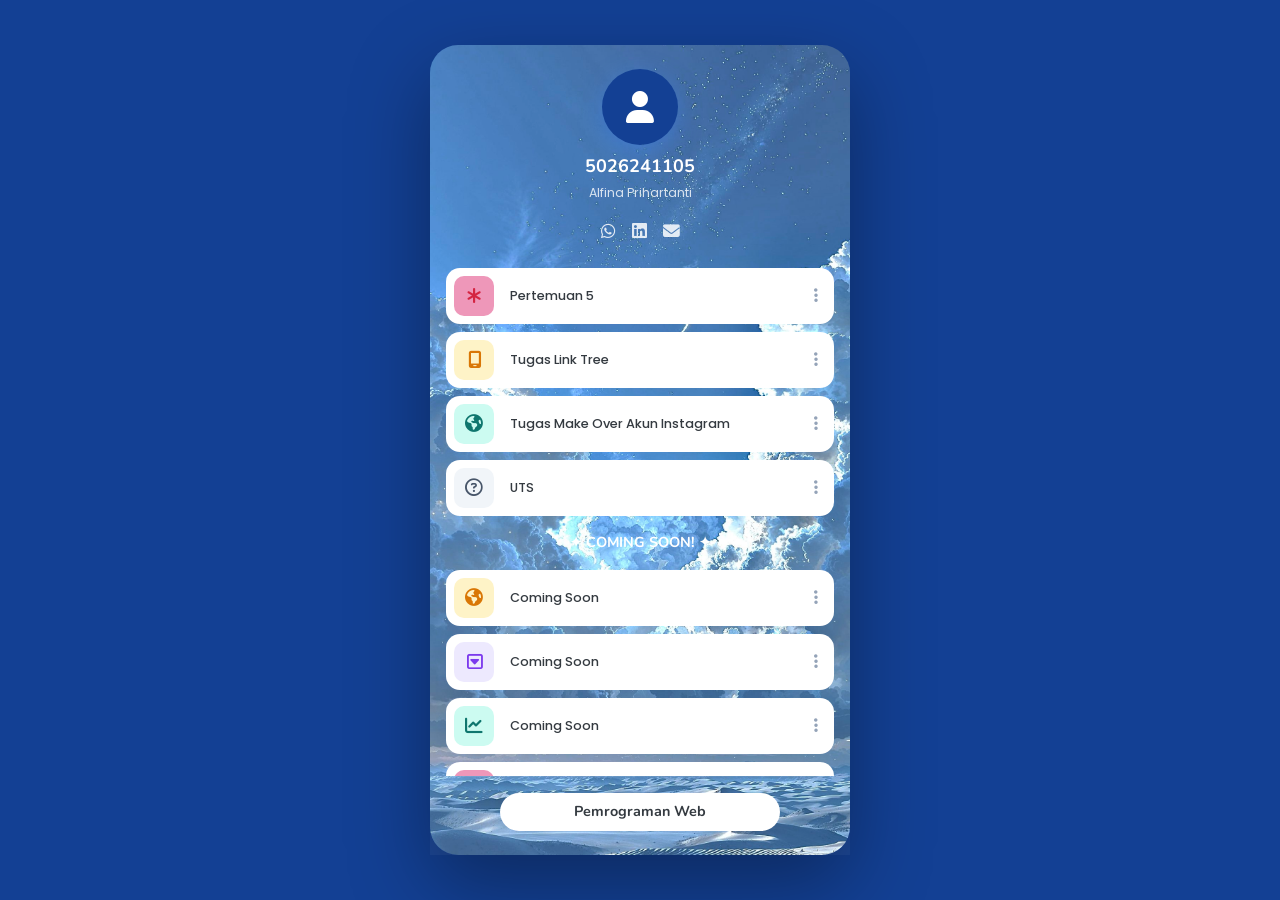
==== tugaspertemuan5.html @ d94f74a1 "tugas pertemuan 5" ====
<!DOCTYPE html>
<html lang="id">

<head>
    <title>5026241105</title>
    <meta charset="UTF-8" />
    <meta name="viewport" content="width=device-width, initial-scale=1.0" />

    <link rel="stylesheet" href="https://cdn.jsdelivr.net/npm/bootstrap@4.6.2/dist/css/bootstrap.min.css">
    <script src="https://cdn.jsdelivr.net/npm/jquery@3.7.1/dist/jquery.slim.min.js"></script>
    <script src="https://cdn.jsdelivr.net/npm/popper.js@1.16.1/dist/umd/popper.min.js"></script>
    <script src="https://cdn.jsdelivr.net/npm/bootstrap@4.6.2/dist/js/bootstrap.bundle.min.js"></script>
    <link rel="stylesheet" href="https://cdnjs.cloudflare.com/ajax/libs/font-awesome/6.5.0/css/all.min.css">
    <link href="https://fonts.googleapis.com/css2?family=Nunito:wght@800;900&family=Poppins:wght@400;500&display=swap"
        rel="stylesheet">

    <style>
        body {
            background-color: #134094;
            font-family: 'Poppins', sans-serif;
            overflow: hidden;
        }

        .kotak {
            background-image: url('bg-card-linktree.jpg');
            background-size: cover;
            background-position: center;
            border-radius: 28px;
            height: 90vh;
            width: 100%;
            max-width: 420px;
            box-shadow: 0 30px 80px rgba(0, 0, 0, 0.35);
        }

        .scroll {
            scrollbar-width: thin;
            scrollbar-color: rgba(31, 0, 104, 0.25) transparent;
        }

        .scroll::-webkit-scrollbar {
            width: 4px;
        }

        .scroll::-webkit-scrollbar-thumb {
            background: rgba(31, 0, 104, 0.25);
            border-radius: 99px;
        }

        .avatar {
            width: 76px;
            height: 76px;
            background: #134094;
            color: #ffffff;
            font-size: 32px;
            border-radius: 50%;
            box-shadow: 0 6px 24px rgba(59, 130, 246, 0.45);
        }

        .nrp {
            font-family: 'Nunito', sans-serif;
            font-size: 18px;
        }

        .nama {
            font-size: 78%;
            color: rgba(255, 255, 255, 0.8);
        }

        .ikon-kontak a {
            color: rgba(255, 255, 255, 0.85);
            font-size: 105%;
            transition: color 0.2s, transform 0.2s;
        }

        .ikon-kontak a:hover {
            color: #fff;
            transform: translateY(-2px);
        }

        .teks-pembatas {
            font-family: 'Nunito', sans-serif;
            font-size: 90%;
        }

        .daftar-tugas {
            border-radius: 14px;
        }

        .daftar-tugas:hover {
            transform: translateY(-2px);
            box-shadow: 0 8px 24px rgba(0, 0, 0, 0.18);
        }

        .ikon-tugas {
            width: 40px;
            height: 40px;
            border-radius: 10px;
            font-size: 110%;
        }

        /* Warna kustom untuk ikon tugas */
        .ikon-merah {
            background: #ee97b9;
            color: #d42441;
        }

        .ikon-kuning {
            background: #fef3c7;
            color: #d97706;
        }

        .ikon-hijau {
            background: #ccfbf1;
            color: #0f766e;
        }

        .ikon-biru {
            background: #1d4ed8;
            color: #fff;
        }

        .ikon-abu-abu {
            background: #f1f5f9;
            color: #475569;
        }

        .ikon-ungu {
            background: #ede9fe;
            color: #7c3aed;
        }

        .teks-daftar-tugas {
            font-size: 80%;
            font-weight: 500;
        }

        .ikon-titik-tiga {
            color: #94a3b8;
            font-size: 100%;
        }

        .bottom-bar {
            background: rgba(255, 255, 255, 0.04);
            border-top: 1px solid rgba(255, 255, 255, 0.1);
        }

        .kotak-paling-bawah {
            border-radius: 999px;
            font-family: 'Nunito', sans-serif;
            font-size: 90%;
        }
    </style>
</head>

<body class="vh-100 d-flex justify-content-center align-items-center">
    <div class="kotak d-flex flex-column m-3">

        <div class="scroll flex-grow-1 overflow-auto px-3 pb-4">

            <!--Profil dan Identitas-->
            <div class="text-center mt-4 mb-4">
                <div class="avatar mx-auto mb-2 d-flex align-items-center justify-content-center">
                    <i class="fas fa-user"></i>
                </div>
                <div class="nrp font-weight-bold text-white d-flex align-items-center justify-content-center">
                    5026241105
                </div>
                <div class="nama mt-1">Alfina Prihartanti</div>
                <div class="ikon-kontak d-flex justify-content-center mt-3">
                    <a href="https://wa.me/6285173435765" class="mx-2"><i class="fab fa-whatsapp"></i></a>
                    <a href="https://www.linkedin.com/in/alfinaprihartanti/" class="mx-2"><i class="fab fa-linkedin"></i></a>
                    <a href="mailto:alfina.prihartanti.sch@gmail.com" class="mx-2"><i class="fas fa-envelope"></i></a>
                </div>
            </div>

            <!--Kotak 1-->
            <a href="pertemuan5.html"
                class="daftar-tugas bg-white d-flex align-items-center p-2 mb-2 text-dark text-decoration-none">
                <div class="ikon-tugas ikon-merah d-flex align-items-center justify-content-center flex-shrink-0"><i
                        class="fas fa-asterisk"></i></div>
                <span class="teks-daftar-tugas flex-grow-1 px-3">Pertemuan 5</span>
                <span class="ikon-titik-tiga pr-2"><i class="fas fa-ellipsis-vertical"></i></span>
            </a>

            <!--Kotak 2-->
            <a href="https://agueronesk.github.io" class="daftar-tugas bg-white d-flex align-items-center p-2 mb-2 text-dark text-decoration-none">
                <div class="ikon-tugas ikon-kuning d-flex align-items-center justify-content-center flex-shrink-0"><i
                        class="fas fa-mobile-screen"></i></div>
                <span class="teks-daftar-tugas flex-grow-1 px-3">Tugas Link Tree</span>
                <span class="ikon-titik-tiga pr-2"><i class="fas fa-ellipsis-vertical"></i></span>
            </a>

            <!--Kotak 3-->
            <a href="#" class="daftar-tugas bg-white d-flex align-items-center p-2 mb-2 text-dark text-decoration-none">
                <div class="ikon-tugas ikon-hijau d-flex align-items-center justify-content-center flex-shrink-0"><i
                        class="fas fa-earth-americas"></i></div>
                <span class="teks-daftar-tugas flex-grow-1 px-3">Tugas Make Over Akun Instagram</span>
                <span class="ikon-titik-tiga pr-2"><i class="fas fa-ellipsis-vertical"></i></span>
            </a>

            <!--Kotak 4-->
            <a href="#" class="daftar-tugas bg-white d-flex align-items-center p-2 mb-2 text-dark text-decoration-none">
                <div class="ikon-tugas ikon-abu-abu d-flex align-items-center justify-content-center flex-shrink-0"><i
                        class="far fa-circle-question"></i></div>
                <span class="teks-daftar-tugas flex-grow-1 px-3">UTS</span>
                <span class="ikon-titik-tiga pr-2"><i class="fas fa-ellipsis-vertical"></i></span>
            </a>

            <!--Coming Soon-->
            <div class="teks-pembatas text-white text-center text-uppercase font-weight-bold my-3">✦ Coming Soon! ✦
            </div>

            <!--Kotak 5-->
            <a href="#" class="daftar-tugas bg-white d-flex align-items-center p-2 mb-2 text-dark text-decoration-none">
                <div class="ikon-tugas ikon-kuning d-flex align-items-center justify-content-center flex-shrink-0"><i
                        class="fas fa-earth-americas"></i></div>
                <span class="teks-daftar-tugas flex-grow-1 px-3">Coming Soon</span>
                <span class="ikon-titik-tiga pr-2"><i class="fas fa-ellipsis-vertical"></i></span>
            </a>

            <!--Kotak 6-->
            <a href="#" class="daftar-tugas bg-white d-flex align-items-center p-2 mb-2 text-dark text-decoration-none">
                <div class="ikon-tugas ikon-ungu d-flex align-items-center justify-content-center flex-shrink-0"><i
                        class="far fa-square-caret-down"></i></div>
                <span class="teks-daftar-tugas flex-grow-1 px-3">Coming Soon</span>
                <span class="ikon-titik-tiga pr-2"><i class="fas fa-ellipsis-vertical"></i></span>
            </a>

            <!--Kotak 7-->
            <a href="#" class="daftar-tugas bg-white d-flex align-items-center p-2 mb-2 text-dark text-decoration-none">
                <div class="ikon-tugas ikon-hijau d-flex align-items-center justify-content-center flex-shrink-0"><i
                        class="fas fa-chart-line"></i></div>
                <span class="teks-daftar-tugas flex-grow-1 px-3">Coming Soon</span>
                <span class="ikon-titik-tiga pr-2"><i class="fas fa-ellipsis-vertical"></i></span>
            </a>

            <!--Kotak 8-->
            <a href="#" class="daftar-tugas bg-white d-flex align-items-center p-2 mb-2 text-dark text-decoration-none">
                <div class="ikon-tugas ikon-merah d-flex align-items-center justify-content-center flex-shrink-0"><i
                        class="fas fa-palette"></i></div>
                <span class="teks-daftar-tugas flex-grow-1 px-3">Coming Soon</span>
                <span class="ikon-titik-tiga pr-2"><i class="fas fa-ellipsis-vertical"></i></span>
            </a>

            <!--Kotak 9-->
            <a href="#" class="daftar-tugas bg-white d-flex align-items-center p-2 mb-2 text-dark text-decoration-none">
                <div class="ikon-tugas ikon-biru d-flex align-items-center justify-content-center flex-shrink-0"><i
                        class="fas fa-link"></i></div>
                <span class="teks-daftar-tugas flex-grow-1 px-3">Coming Soon</span>
                <span class="ikon-titik-tiga pr-2"><i class="fas fa-ellipsis-vertical"></i></span>
            </a>

        </div>

        <div class="bottom-bar px-3 py-3 d-flex flex-column align-items-center text-center">
            <button class="kotak-paling-bawah btn bg-white text-dark font-weight-bold w-100 py-2 border-0 mb-2"
                style="max-width: 280px;">Pemrograman Web</button>
        </div>

    </div>

</body>

</html>
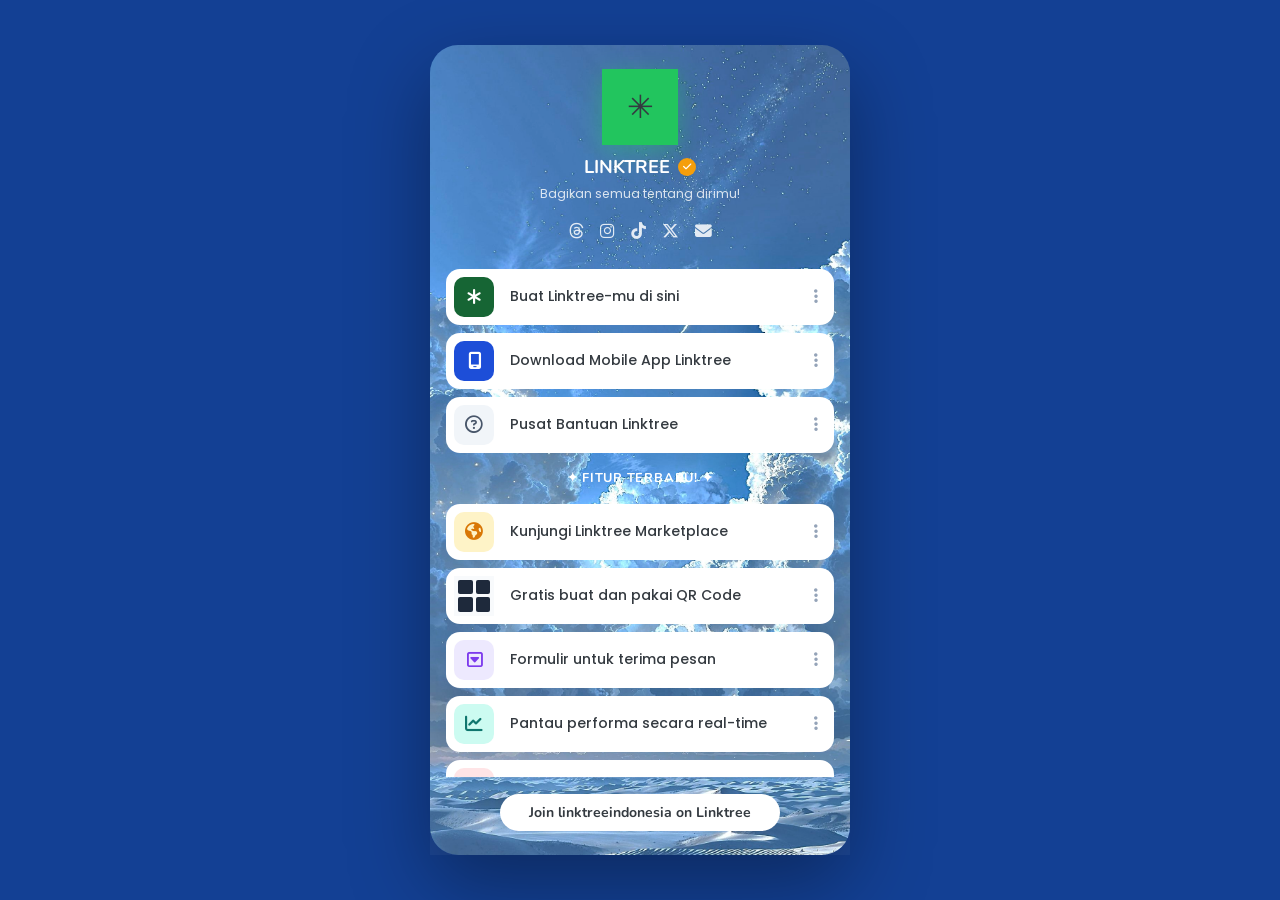
==== commit c18c4cbe: "tugas pertemuan 5" ====
--- a/tugaspertemuan5.html
+++ b/tugaspertemuan5.html
@@ -2,7 +2,7 @@
 <html lang="id">
 
 <head>
-    <title>5026241105</title>
+    <title>Linktreeindonesia | Linktree</title>
     <meta charset="UTF-8" />
     <meta name="viewport" content="width=device-width, initial-scale=1.0" />
 
@@ -32,16 +32,16 @@
             box-shadow: 0 30px 80px rgba(0, 0, 0, 0.35);
         }
 
-        .scroll {
+        .card-scroll {
             scrollbar-width: thin;
             scrollbar-color: rgba(31, 0, 104, 0.25) transparent;
         }
 
-        .scroll::-webkit-scrollbar {
+        .card-scroll::-webkit-scrollbar {
             width: 4px;
         }
 
-        .scroll::-webkit-scrollbar-thumb {
+        .card-scroll::-webkit-scrollbar-thumb {
             background: rgba(31, 0, 104, 0.25);
             border-radius: 99px;
         }
@@ -49,94 +49,125 @@
         .avatar {
             width: 76px;
             height: 76px;
-            background: #134094;
-            color: #ffffff;
-            font-size: 32px;
-            border-radius: 50%;
-            box-shadow: 0 6px 24px rgba(59, 130, 246, 0.45);
-        }
-
-        .nrp {
+            background: #22c55e;
+            box-shadow: 0 6px 24px rgba(34, 197, 94, 0.45);
+            animation: pop 0.5s cubic-bezier(.36, .07, .19, .97);
+        }
+
+        .profile-name {
             font-family: 'Nunito', sans-serif;
-            font-size: 18px;
-        }
-
-        .nama {
-            font-size: 78%;
+            font-size: 1.15rem;
+        }
+
+        .badge-icon {
+            width: 18px;
+            height: 18px;
+            background: #f59e0b;
+            font-size: 0.6rem;
+        }
+
+        .profile-bio {
+            font-size: 0.78rem;
             color: rgba(255, 255, 255, 0.8);
         }
 
-        .ikon-kontak a {
+        .social-icons a {
             color: rgba(255, 255, 255, 0.85);
-            font-size: 105%;
+            font-size: 1.05rem;
             transition: color 0.2s, transform 0.2s;
         }
 
-        .ikon-kontak a:hover {
+        .social-icons a:hover {
             color: #fff;
             transform: translateY(-2px);
         }
 
-        .teks-pembatas {
+        .section-label {
             font-family: 'Nunito', sans-serif;
-            font-size: 90%;
-        }
-
-        .daftar-tugas {
+            font-size: 0.8rem;
+            letter-spacing: 0.06em;
+        }
+
+        .link-item {
             border-radius: 14px;
-        }
-
-        .daftar-tugas:hover {
+            transition: transform 0.18s, box-shadow 0.18s;
+            animation: slideUp 0.35s ease both;
+        }
+
+        .link-item:hover {
             transform: translateY(-2px);
             box-shadow: 0 8px 24px rgba(0, 0, 0, 0.18);
         }
 
-        .ikon-tugas {
+        .link-item:active {
+            transform: scale(0.98);
+        }
+
+        .link-icon {
             width: 40px;
             height: 40px;
             border-radius: 10px;
-            font-size: 110%;
-        }
-
-        /* Warna kustom untuk ikon tugas */
-        .ikon-merah {
-            background: #ee97b9;
-            color: #d42441;
-        }
-
-        .ikon-kuning {
+            font-size: 1.1rem;
+        }
+
+        /* Warna kustom untuk icon */
+        .ic-green {
+            background: #166534;
+            color: #fff;
+        }
+
+        .ic-blue {
+            background: #1d4ed8;
+            color: #fff;
+        }
+
+        .ic-gray {
+            background: #f1f5f9;
+            color: #475569;
+        }
+
+        .ic-amber {
             background: #fef3c7;
             color: #d97706;
         }
 
-        .ikon-hijau {
+        .ic-purple {
+            background: #ede9fe;
+            color: #7c3aed;
+        }
+
+        .ic-rose {
+            background: #ffe4e6;
+            color: #e11d48;
+        }
+
+        .ic-teal {
             background: #ccfbf1;
             color: #0f766e;
         }
 
-        .ikon-biru {
-            background: #1d4ed8;
-            color: #fff;
-        }
-
-        .ikon-abu-abu {
-            background: #f1f5f9;
-            color: #475569;
-        }
-
-        .ikon-ungu {
-            background: #ede9fe;
-            color: #7c3aed;
-        }
-
-        .teks-daftar-tugas {
-            font-size: 80%;
+        .link-text {
+            font-size: 0.88rem;
             font-weight: 500;
         }
 
-        .ikon-titik-tiga {
+        .link-more {
             color: #94a3b8;
-            font-size: 100%;
+            font-size: 1rem;
+        }
+
+        .qr-thumb {
+            width: 40px;
+            height: 40px;
+            background: #f8fafc;
+            display: grid;
+            grid-template-columns: 1fr 1fr;
+            gap: 3px;
+        }
+
+        .qr-thumb span {
+            background: #1e293b;
+            border-radius: 2px;
         }
 
         .bottom-bar {
@@ -144,10 +175,54 @@
             border-top: 1px solid rgba(255, 255, 255, 0.1);
         }
 
-        .kotak-paling-bawah {
+        .join-btn {
             border-radius: 999px;
             font-family: 'Nunito', sans-serif;
-            font-size: 90%;
+            font-size: 0.88rem;
+            transition: background 0.2s, transform 0.15s;
+        }
+
+        .join-btn:hover {
+            background: #f1f5f9;
+            transform: scale(1.02);
+        }
+
+        .footer-links {
+            font-size: 0.65rem;
+            color: rgba(255, 255, 255, 0.5);
+        }
+
+        .footer-links a {
+            color: rgba(255, 255, 255, 0.55);
+            transition: color 0.2s;
+        }
+
+        .footer-links a:hover {
+            color: #fff;
+            text-decoration: none;
+        }
+
+        /* Animasi */
+        @keyframes pop {
+            0% {
+                transform: scale(0);
+            }
+
+            100% {
+                transform: scale(1);
+            }
+        }
+
+        @keyframes slideUp {
+            from {
+                opacity: 0;
+                transform: translateY(16px);
+            }
+
+            to {
+                opacity: 1;
+                transform: translateY(0);
+            }
         }
     </style>
 </head>
@@ -155,106 +230,101 @@
 <body class="vh-100 d-flex justify-content-center align-items-center">
     <div class="kotak d-flex flex-column m-3">
 
-        <div class="scroll flex-grow-1 overflow-auto px-3 pb-4">
-
+        <div class="card-scroll flex-grow-1 overflow-auto px-3 pb-4">
+            
             <!--Profil dan Identitas-->
             <div class="text-center mt-4 mb-4">
-                <div class="avatar mx-auto mb-2 d-flex align-items-center justify-content-center">
-                    <i class="fas fa-user"></i>
+                <div class="avatar mx-auto mb-2 d-flex align-items-center justify-content-center text-dark h2 m-0">✳
                 </div>
-                <div class="nrp font-weight-bold text-white d-flex align-items-center justify-content-center">
-                    5026241105
+                <div class="profile-name font-weight-bold text-white d-flex align-items-center justify-content-center">
+                    LINKTREE
+                    <span
+                        class="badge-icon rounded-circle d-flex align-items-center justify-content-center text-white ml-2">
+                        <i class="fas fa-check"></i>
+                    </span>
                 </div>
-                <div class="nama mt-1">Alfina Prihartanti</div>
-                <div class="ikon-kontak d-flex justify-content-center mt-3">
-                    <a href="https://wa.me/6285173435765" class="mx-2"><i class="fab fa-whatsapp"></i></a>
-                    <a href="https://www.linkedin.com/in/alfinaprihartanti/" class="mx-2"><i class="fab fa-linkedin"></i></a>
-                    <a href="mailto:alfina.prihartanti.sch@gmail.com" class="mx-2"><i class="fas fa-envelope"></i></a>
+                <div class="profile-bio mt-1">Bagikan semua tentang dirimu!</div>
+                <div class="social-icons d-flex justify-content-center mt-3">
+                    <a href="#" class="mx-2"><i class="fab fa-threads"></i></a>
+                    <a href="#" class="mx-2"><i class="fab fa-instagram"></i></a>
+                    <a href="#" class="mx-2"><i class="fab fa-tiktok"></i></a>
+                    <a href="#" class="mx-2"><i class="fab fa-x-twitter"></i></a>
+                    <a href="#" class="mx-2"><i class="fas fa-envelope"></i></a>
                 </div>
             </div>
 
-            <!--Kotak 1-->
-            <a href="pertemuan5.html"
-                class="daftar-tugas bg-white d-flex align-items-center p-2 mb-2 text-dark text-decoration-none">
-                <div class="ikon-tugas ikon-merah d-flex align-items-center justify-content-center flex-shrink-0"><i
+            <a href="#" class="link-item bg-white d-flex align-items-center p-2 mb-2 text-dark text-decoration-none">
+                <div class="link-icon ic-green d-flex align-items-center justify-content-center flex-shrink-0"><i
                         class="fas fa-asterisk"></i></div>
-                <span class="teks-daftar-tugas flex-grow-1 px-3">Pertemuan 5</span>
-                <span class="ikon-titik-tiga pr-2"><i class="fas fa-ellipsis-vertical"></i></span>
-            </a>
-
-            <!--Kotak 2-->
-            <a href="https://agueronesk.github.io" class="daftar-tugas bg-white d-flex align-items-center p-2 mb-2 text-dark text-decoration-none">
-                <div class="ikon-tugas ikon-kuning d-flex align-items-center justify-content-center flex-shrink-0"><i
+                <span class="link-text flex-grow-1 px-3">Buat Linktree-mu di sini</span>
+                <span class="link-more pr-2"><i class="fas fa-ellipsis-vertical"></i></span>
+            </a>
+
+            <a href="#" class="link-item bg-white d-flex align-items-center p-2 mb-2 text-dark text-decoration-none">
+                <div class="link-icon ic-blue d-flex align-items-center justify-content-center flex-shrink-0"><i
                         class="fas fa-mobile-screen"></i></div>
-                <span class="teks-daftar-tugas flex-grow-1 px-3">Tugas Link Tree</span>
-                <span class="ikon-titik-tiga pr-2"><i class="fas fa-ellipsis-vertical"></i></span>
-            </a>
-
-            <!--Kotak 3-->
-            <a href="#" class="daftar-tugas bg-white d-flex align-items-center p-2 mb-2 text-dark text-decoration-none">
-                <div class="ikon-tugas ikon-hijau d-flex align-items-center justify-content-center flex-shrink-0"><i
+                <span class="link-text flex-grow-1 px-3">Download Mobile App Linktree</span>
+                <span class="link-more pr-2"><i class="fas fa-ellipsis-vertical"></i></span>
+            </a>
+
+            <a href="#" class="link-item bg-white d-flex align-items-center p-2 mb-2 text-dark text-decoration-none">
+                <div class="link-icon ic-gray d-flex align-items-center justify-content-center flex-shrink-0"><i
+                        class="far fa-circle-question"></i></div>
+                <span class="link-text flex-grow-1 px-3">Pusat Bantuan Linktree</span>
+                <span class="link-more pr-2"><i class="fas fa-ellipsis-vertical"></i></span>
+            </a>
+
+            <div class="section-label text-white text-center text-uppercase font-weight-bold my-3">✦ Fitur Terbaru! ✦
+            </div>
+
+            <a href="#" class="link-item bg-white d-flex align-items-center p-2 mb-2 text-dark text-decoration-none">
+                <div class="link-icon ic-amber d-flex align-items-center justify-content-center flex-shrink-0"><i
                         class="fas fa-earth-americas"></i></div>
-                <span class="teks-daftar-tugas flex-grow-1 px-3">Tugas Make Over Akun Instagram</span>
-                <span class="ikon-titik-tiga pr-2"><i class="fas fa-ellipsis-vertical"></i></span>
-            </a>
-
-            <!--Kotak 4-->
-            <a href="#" class="daftar-tugas bg-white d-flex align-items-center p-2 mb-2 text-dark text-decoration-none">
-                <div class="ikon-tugas ikon-abu-abu d-flex align-items-center justify-content-center flex-shrink-0"><i
-                        class="far fa-circle-question"></i></div>
-                <span class="teks-daftar-tugas flex-grow-1 px-3">UTS</span>
-                <span class="ikon-titik-tiga pr-2"><i class="fas fa-ellipsis-vertical"></i></span>
-            </a>
-
-            <!--Coming Soon-->
-            <div class="teks-pembatas text-white text-center text-uppercase font-weight-bold my-3">✦ Coming Soon! ✦
-            </div>
-
-            <!--Kotak 5-->
-            <a href="#" class="daftar-tugas bg-white d-flex align-items-center p-2 mb-2 text-dark text-decoration-none">
-                <div class="ikon-tugas ikon-kuning d-flex align-items-center justify-content-center flex-shrink-0"><i
-                        class="fas fa-earth-americas"></i></div>
-                <span class="teks-daftar-tugas flex-grow-1 px-3">Coming Soon</span>
-                <span class="ikon-titik-tiga pr-2"><i class="fas fa-ellipsis-vertical"></i></span>
-            </a>
-
-            <!--Kotak 6-->
-            <a href="#" class="daftar-tugas bg-white d-flex align-items-center p-2 mb-2 text-dark text-decoration-none">
-                <div class="ikon-tugas ikon-ungu d-flex align-items-center justify-content-center flex-shrink-0"><i
+                <span class="link-text flex-grow-1 px-3">Kunjungi Linktree Marketplace</span>
+                <span class="link-more pr-2"><i class="fas fa-ellipsis-vertical"></i></span>
+            </a>
+
+            <a href="#" class="link-item bg-white d-flex align-items-center p-2 mb-2 text-dark text-decoration-none">
+                <div class="qr-thumb p-1 flex-shrink-0">
+                    <span></span><span></span><span></span><span></span>
+                </div>
+                <span class="link-text flex-grow-1 px-3">Gratis buat dan pakai QR Code</span>
+                <span class="link-more pr-2"><i class="fas fa-ellipsis-vertical"></i></span>
+            </a>
+
+            <a href="#" class="link-item bg-white d-flex align-items-center p-2 mb-2 text-dark text-decoration-none">
+                <div class="link-icon ic-purple d-flex align-items-center justify-content-center flex-shrink-0"><i
                         class="far fa-square-caret-down"></i></div>
-                <span class="teks-daftar-tugas flex-grow-1 px-3">Coming Soon</span>
-                <span class="ikon-titik-tiga pr-2"><i class="fas fa-ellipsis-vertical"></i></span>
-            </a>
-
-            <!--Kotak 7-->
-            <a href="#" class="daftar-tugas bg-white d-flex align-items-center p-2 mb-2 text-dark text-decoration-none">
-                <div class="ikon-tugas ikon-hijau d-flex align-items-center justify-content-center flex-shrink-0"><i
+                <span class="link-text flex-grow-1 px-3">Formulir untuk terima pesan</span>
+                <span class="link-more pr-2"><i class="fas fa-ellipsis-vertical"></i></span>
+            </a>
+
+            <a href="#" class="link-item bg-white d-flex align-items-center p-2 mb-2 text-dark text-decoration-none">
+                <div class="link-icon ic-teal d-flex align-items-center justify-content-center flex-shrink-0"><i
                         class="fas fa-chart-line"></i></div>
-                <span class="teks-daftar-tugas flex-grow-1 px-3">Coming Soon</span>
-                <span class="ikon-titik-tiga pr-2"><i class="fas fa-ellipsis-vertical"></i></span>
-            </a>
-
-            <!--Kotak 8-->
-            <a href="#" class="daftar-tugas bg-white d-flex align-items-center p-2 mb-2 text-dark text-decoration-none">
-                <div class="ikon-tugas ikon-merah d-flex align-items-center justify-content-center flex-shrink-0"><i
+                <span class="link-text flex-grow-1 px-3">Pantau performa secara real-time</span>
+                <span class="link-more pr-2"><i class="fas fa-ellipsis-vertical"></i></span>
+            </a>
+
+            <a href="#" class="link-item bg-white d-flex align-items-center p-2 mb-2 text-dark text-decoration-none">
+                <div class="link-icon ic-rose d-flex align-items-center justify-content-center flex-shrink-0"><i
                         class="fas fa-palette"></i></div>
-                <span class="teks-daftar-tugas flex-grow-1 px-3">Coming Soon</span>
-                <span class="ikon-titik-tiga pr-2"><i class="fas fa-ellipsis-vertical"></i></span>
-            </a>
-
-            <!--Kotak 9-->
-            <a href="#" class="daftar-tugas bg-white d-flex align-items-center p-2 mb-2 text-dark text-decoration-none">
-                <div class="ikon-tugas ikon-biru d-flex align-items-center justify-content-center flex-shrink-0"><i
+                <span class="link-text flex-grow-1 px-3">Kustomisasi tampilan profil-mu</span>
+                <span class="link-more pr-2"><i class="fas fa-ellipsis-vertical"></i></span>
+            </a>
+
+            <a href="#" class="link-item bg-white d-flex align-items-center p-2 mb-2 text-dark text-decoration-none">
+                <div class="link-icon ic-blue d-flex align-items-center justify-content-center flex-shrink-0"><i
                         class="fas fa-link"></i></div>
-                <span class="teks-daftar-tugas flex-grow-1 px-3">Coming Soon</span>
-                <span class="ikon-titik-tiga pr-2"><i class="fas fa-ellipsis-vertical"></i></span>
+                <span class="link-text flex-grow-1 px-3">Tambahkan link tanpa batas</span>
+                <span class="link-more pr-2"><i class="fas fa-ellipsis-vertical"></i></span>
             </a>
 
         </div>
 
         <div class="bottom-bar px-3 py-3 d-flex flex-column align-items-center text-center">
-            <button class="kotak-paling-bawah btn bg-white text-dark font-weight-bold w-100 py-2 border-0 mb-2"
-                style="max-width: 280px;">Pemrograman Web</button>
+            <button class="join-btn btn bg-white text-dark font-weight-bold w-100 py-2 border-0 mb-2"
+                style="max-width: 280px;">Join linktreeindonesia on Linktree</button>
         </div>
 
     </div>
